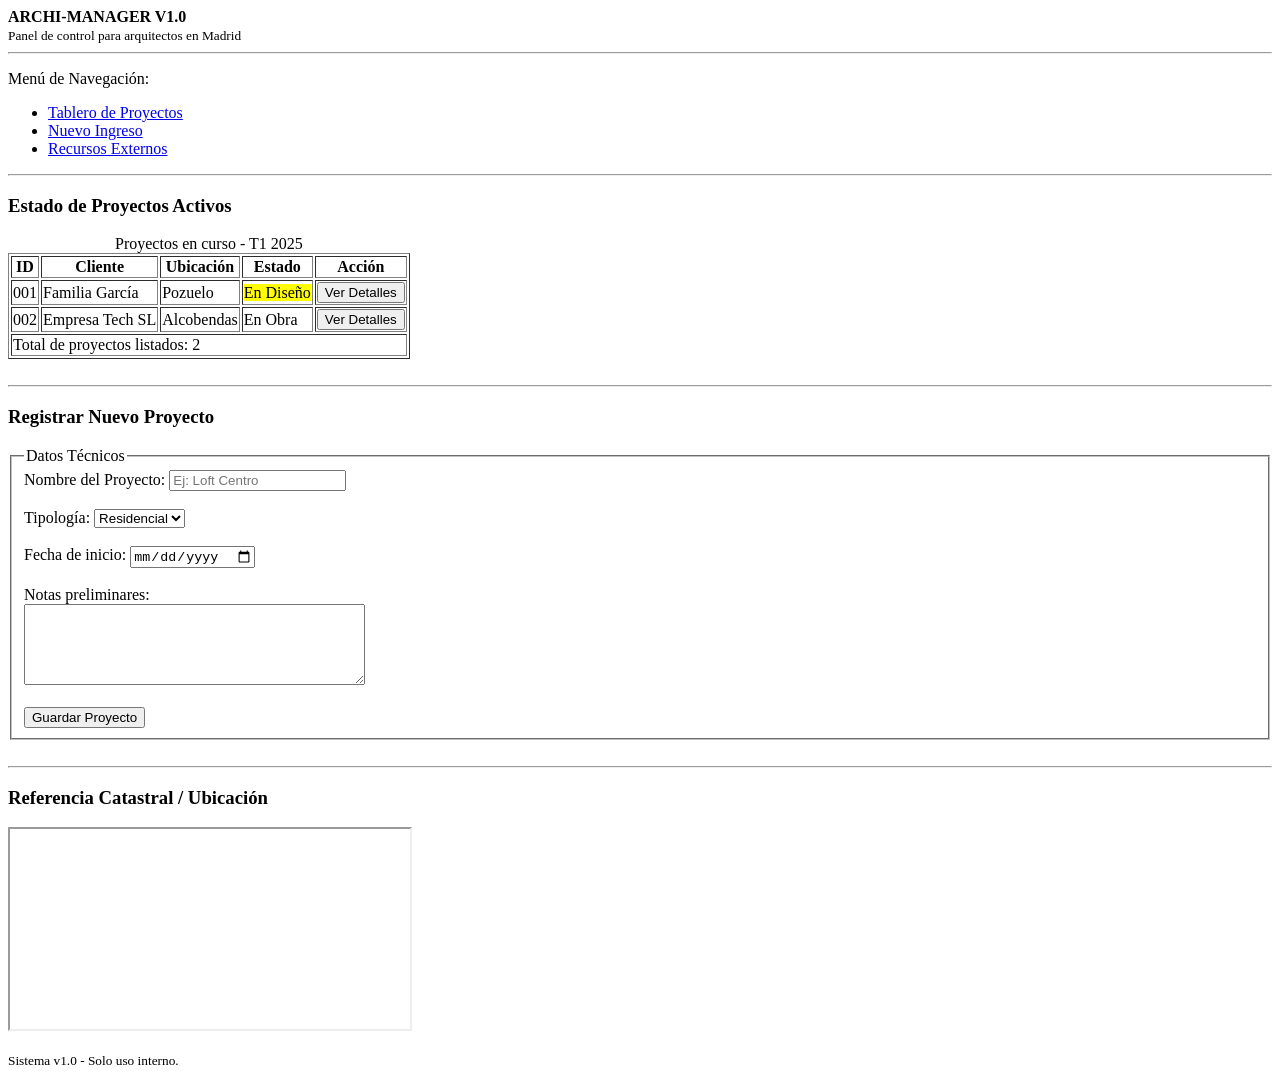
==== index.html @ 5ed5369d "Add files via upload" ====
﻿<!DOCTYPE html> <html lang="es"> <head>
    <meta charset="UTF-8"> <title>App Gestión Arquitectura</title> </head>
<body> <div id="encabezado"> <strong>ARCHI-MANAGER V1.0</strong> <br>
        <small>Panel de control para arquitectos en Madrid</small> <hr> </div>

    <div id="menu">
        <p>Menú de Navegación:</p>
        <ul> <li><a href="#tablero">Tablero de Proyectos</a></li> <li><a href="#nuevo">Nuevo Ingreso</a></li>
            <li><a href="#recursos">Recursos Externos</a></li>
        </ul>
        <hr>
    </div>

    <div id="tablero">
        <h3>Estado de Proyectos Activos</h3>
        
        <table border="1"> <caption>Proyectos en curso - T1 2025</caption> <thead> <tr>
                    <th>ID</th> <th>Cliente</th>
                    <th>Ubicación</th>
                    <th>Estado</th>
                    <th>Acción</th>
                </tr>
            </thead>
            <tbody> <tr>
                    <td>001</td> <td>Familia García</td>
                    <td>Pozuelo</td>
                    <td><mark>En Diseño</mark></td> <td><button>Ver Detalles</button></td> </tr>
                <tr>
                    <td>002</td>
                    <td>Empresa Tech SL</td>
                    <td>Alcobendas</td>
                    <td>En Obra</td>
                    <td><button>Ver Detalles</button></td>
                </tr>
            </tbody>
            <tfoot> <tr>
                    <td colspan="5">Total de proyectos listados: 2</td>
                </tr>
            </tfoot>
        </table>
    </div>

    <br>
    <hr>

    <div id="nuevo">
        <h3>Registrar Nuevo Proyecto</h3>
        
        <form> <fieldset> <legend>Datos Técnicos</legend> <label for="nombre_p">Nombre del Proyecto:</label> <input type="text" id="nombre_p" placeholder="Ej: Loft Centro"> <br><br>

                <label for="tipo">Tipología:</label>
                <select id="tipo"> <option>Residencial</option> <option>Comercial</option>
                    <option>Urbanismo</option>
                </select>
                <br><br>

                <label>Fecha de inicio:</label>
                <input type="date"> <br><br>

                <label>Notas preliminares:</label><br>
                <textarea rows="5" cols="40"></textarea> <br><br>

                <button type="button" onclick="alert('Proyecto guardado en la base de datos')">Guardar Proyecto</button> </fieldset>
        </form>
    </div>

    <br>
    <hr>

    <div id="recursos">
        <h3>Referencia Catastral / Ubicación</h3>
        <iframe 
            src="https://www.openstreetmap.org/export/embed.html?bbox=-3.75,40.38,-3.65,40.45&layer=mapnik" 
            width="400" 
            height="200">
        </iframe> <p>
            <small>Sistema v1.0 - Solo uso interno.</small> </p>
    </div>

</body>
</html>
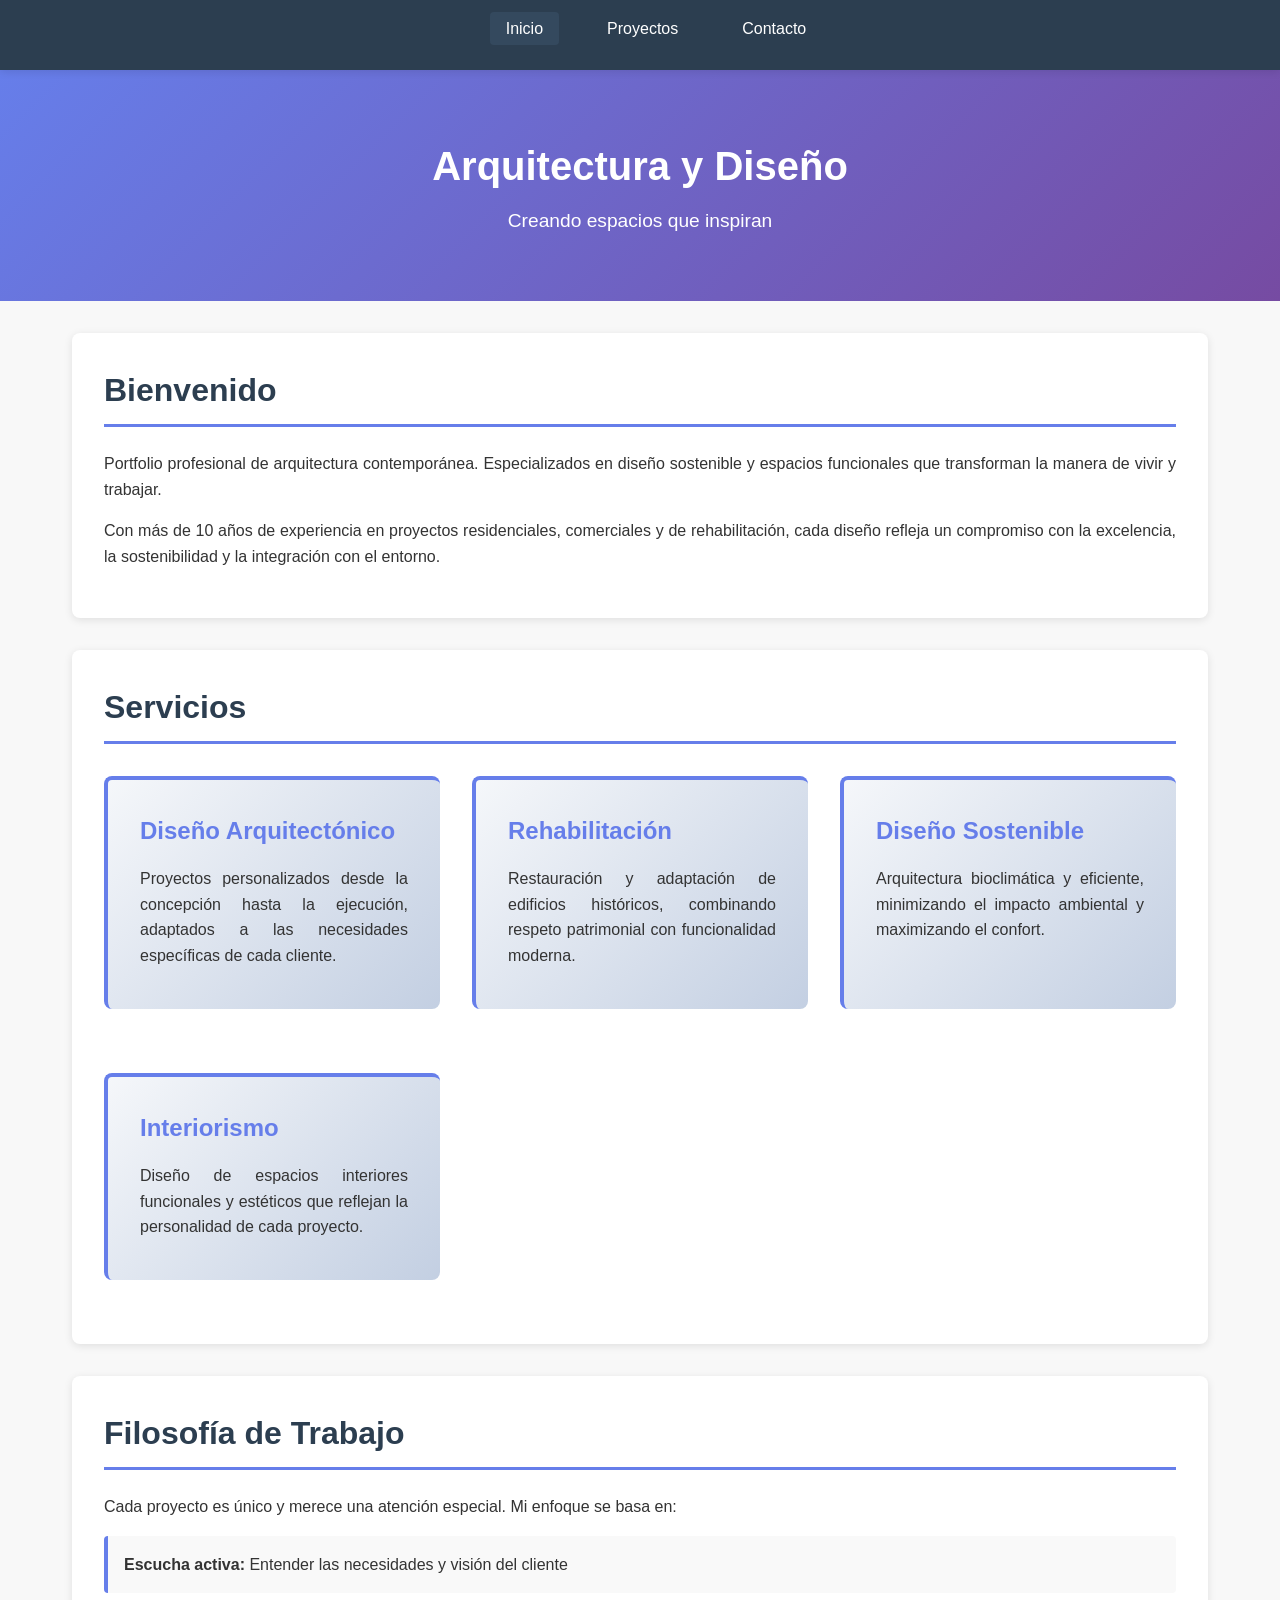
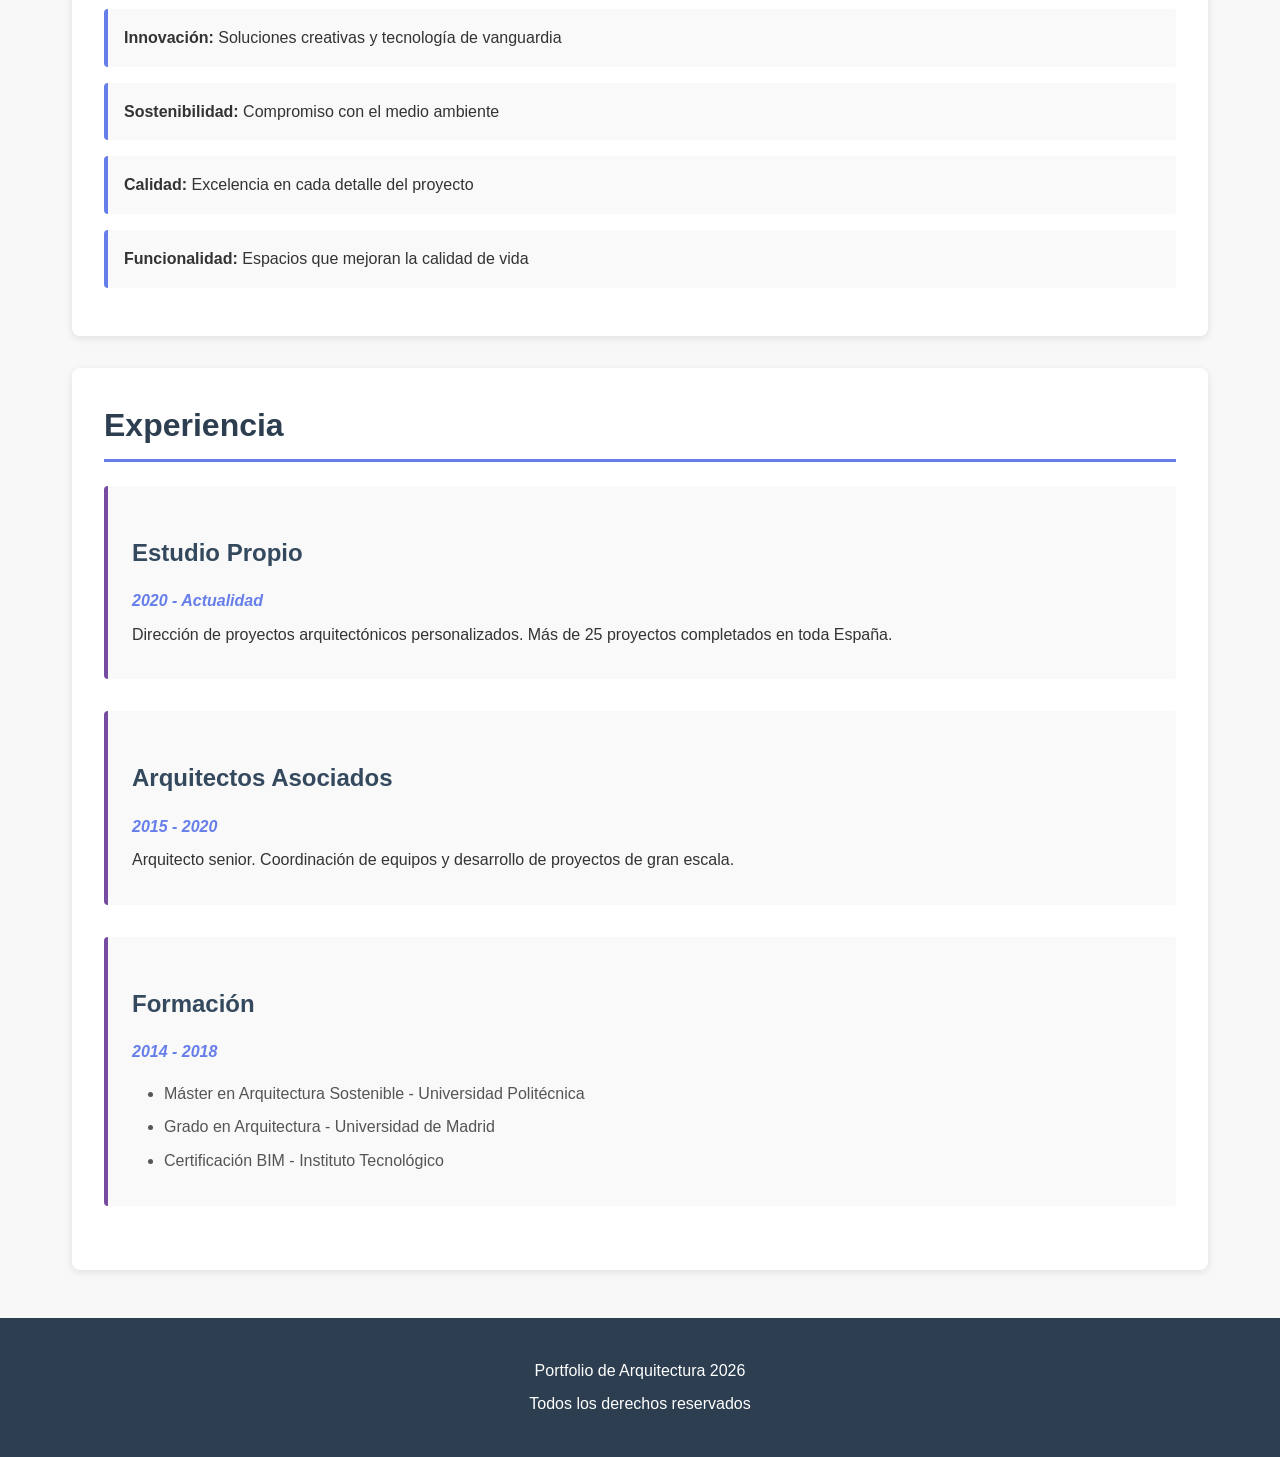
==== commit a9ddce70: "Add files via upload" ====
--- a/index.html
+++ b/index.html
@@ -1,81 +1,106 @@
-﻿<!DOCTYPE html> <html lang="es"> <head>
-    <meta charset="UTF-8"> <title>App Gestión Arquitectura</title> </head>
-<body> <div id="encabezado"> <strong>ARCHI-MANAGER V1.0</strong> <br>
-        <small>Panel de control para arquitectos en Madrid</small> <hr> </div>
-
-    <div id="menu">
-        <p>Menú de Navegación:</p>
-        <ul> <li><a href="#tablero">Tablero de Proyectos</a></li> <li><a href="#nuevo">Nuevo Ingreso</a></li>
-            <li><a href="#recursos">Recursos Externos</a></li>
-        </ul>
-        <hr>
-    </div>
-
-    <div id="tablero">
-        <h3>Estado de Proyectos Activos</h3>
-        
-        <table border="1"> <caption>Proyectos en curso - T1 2025</caption> <thead> <tr>
-                    <th>ID</th> <th>Cliente</th>
-                    <th>Ubicación</th>
-                    <th>Estado</th>
-                    <th>Acción</th>
-                </tr>
-            </thead>
-            <tbody> <tr>
-                    <td>001</td> <td>Familia García</td>
-                    <td>Pozuelo</td>
-                    <td><mark>En Diseño</mark></td> <td><button>Ver Detalles</button></td> </tr>
-                <tr>
-                    <td>002</td>
-                    <td>Empresa Tech SL</td>
-                    <td>Alcobendas</td>
-                    <td>En Obra</td>
-                    <td><button>Ver Detalles</button></td>
-                </tr>
-            </tbody>
-            <tfoot> <tr>
-                    <td colspan="5">Total de proyectos listados: 2</td>
-                </tr>
-            </tfoot>
-        </table>
-    </div>
-
-    <br>
-    <hr>
-
-    <div id="nuevo">
-        <h3>Registrar Nuevo Proyecto</h3>
-        
-        <form> <fieldset> <legend>Datos Técnicos</legend> <label for="nombre_p">Nombre del Proyecto:</label> <input type="text" id="nombre_p" placeholder="Ej: Loft Centro"> <br><br>
-
-                <label for="tipo">Tipología:</label>
-                <select id="tipo"> <option>Residencial</option> <option>Comercial</option>
-                    <option>Urbanismo</option>
-                </select>
-                <br><br>
-
-                <label>Fecha de inicio:</label>
-                <input type="date"> <br><br>
-
-                <label>Notas preliminares:</label><br>
-                <textarea rows="5" cols="40"></textarea> <br><br>
-
-                <button type="button" onclick="alert('Proyecto guardado en la base de datos')">Guardar Proyecto</button> </fieldset>
-        </form>
-    </div>
-
-    <br>
-    <hr>
-
-    <div id="recursos">
-        <h3>Referencia Catastral / Ubicación</h3>
-        <iframe 
-            src="https://www.openstreetmap.org/export/embed.html?bbox=-3.75,40.38,-3.65,40.45&layer=mapnik" 
-            width="400" 
-            height="200">
-        </iframe> <p>
-            <small>Sistema v1.0 - Solo uso interno.</small> </p>
-    </div>
-
-</body>
-</html>+<!DOCTYPE html>
+<html lang="es">
+<head>
+    <meta charset="UTF-8">
+    <meta name="viewport" content="width=device-width, initial-scale=1.0">
+    <title>Portfolio de Arquitectura</title>
+    <link rel="stylesheet" href="estilos.css">
+</head>
+<body>
+    <!-- Navegación -->
+    <nav>
+        <ul>
+            <li><a href="index.html">Inicio</a></li>
+            <li><a href="proyectos.html">Proyectos</a></li>
+            <li><a href="contacto.html">Contacto</a></li>
+        </ul>
+    </nav>
+
+    <!-- Encabezado principal -->
+    <header>
+        <h1>Arquitectura y Diseño</h1>
+        <p>Creando espacios que inspiran</p>
+    </header>
+
+    <!-- Contenido principal -->
+    <main>
+        <section>
+            <h2>Bienvenido</h2>
+            <p>Portfolio profesional de arquitectura contemporánea. Especializados en diseño sostenible y espacios funcionales que transforman la manera de vivir y trabajar.</p>
+            <p>Con más de 10 años de experiencia en proyectos residenciales, comerciales y de rehabilitación, cada diseño refleja un compromiso con la excelencia, la sostenibilidad y la integración con el entorno.</p>
+        </section>
+
+        <section>
+            <h2>Servicios</h2>
+            <div class="servicios-grid">
+                <article class="servicio-card">
+                    <h3>Diseño Arquitectónico</h3>
+                    <p>Proyectos personalizados desde la concepción hasta la ejecución, adaptados a las necesidades específicas de cada cliente.</p>
+                </article>
+
+                <article class="servicio-card">
+                    <h3>Rehabilitación</h3>
+                    <p>Restauración y adaptación de edificios históricos, combinando respeto patrimonial con funcionalidad moderna.</p>
+                </article>
+
+                <article class="servicio-card">
+                    <h3>Diseño Sostenible</h3>
+                    <p>Arquitectura bioclimática y eficiente, minimizando el impacto ambiental y maximizando el confort.</p>
+                </article>
+
+                <article class="servicio-card">
+                    <h3>Interiorismo</h3>
+                    <p>Diseño de espacios interiores funcionales y estéticos que reflejan la personalidad de cada proyecto.</p>
+                </article>
+            </div>
+        </section>
+
+        <section>
+            <h2>Filosofía de Trabajo</h2>
+            <p>Cada proyecto es único y merece una atención especial. Mi enfoque se basa en:</p>
+            <ul class="filosofia-lista">
+                <li><strong>Escucha activa:</strong> Entender las necesidades y visión del cliente</li>
+                <li><strong>Innovación:</strong> Soluciones creativas y tecnología de vanguardia</li>
+                <li><strong>Sostenibilidad:</strong> Compromiso con el medio ambiente</li>
+                <li><strong>Calidad:</strong> Excelencia en cada detalle del proyecto</li>
+                <li><strong>Funcionalidad:</strong> Espacios que mejoran la calidad de vida</li>
+            </ul>
+        </section>
+
+        <section>
+            <h2>Experiencia</h2>
+            <div class="experiencia-container">
+                <article>
+                    <h3>Estudio Propio</h3>
+                    <p class="periodo">2020 - Actualidad</p>
+                    <p>Dirección de proyectos arquitectónicos personalizados. Más de 25 proyectos completados en toda España.</p>
+                </article>
+
+                <article>
+                    <h3>Arquitectos Asociados</h3>
+                    <p class="periodo">2015 - 2020</p>
+                    <p>Arquitecto senior. Coordinación de equipos y desarrollo de proyectos de gran escala.</p>
+                </article>
+
+                <article>
+                    <h3>Formación</h3>
+                    <p class="periodo">2014 - 2018</p>
+                    <ul>
+                        <li>Máster en Arquitectura Sostenible - Universidad Politécnica</li>
+                        <li>Grado en Arquitectura - Universidad de Madrid</li>
+                        <li>Certificación BIM - Instituto Tecnológico</li>
+                    </ul>
+                </article>
+            </div>
+        </section>
+    </main>
+
+    <!-- Pie de página -->
+    <footer>
+        <p>Portfolio de Arquitectura 2026</p>
+        <p>Todos los derechos reservados</p>
+    </footer>
+
+    <script src="script.js"></script>
+</body>
+</html>
--- a/estilos.css
+++ b/estilos.css
@@ -0,0 +1,400 @@
+/* ===== ESTILOS GENERALES ===== */
+* {
+    margin: 0;
+    padding: 0;
+    box-sizing: border-box;
+}
+
+:root {
+    --color-primario: #667eea;
+    --color-secundario: #764ba2;
+    --color-texto: #333;
+    --color-fondo: #f8f8f8;
+    --color-blanco: #fff;
+    --color-oscuro: #2c3e50;
+}
+
+body {
+    font-family: 'Arial', sans-serif;
+    line-height: 1.6;
+    color: var(--color-texto);
+    background-color: var(--color-fondo);
+}
+
+/* ===== NAVEGACIÓN ===== */
+nav {
+    background-color: var(--color-oscuro);
+    padding: 1rem 0;
+    position: sticky;
+    top: 0;
+    z-index: 100;
+    box-shadow: 0 2px 8px rgba(0, 0, 0, 0.1);
+}
+
+nav ul {
+    list-style: none;
+    display: flex;
+    justify-content: center;
+    gap: 2rem;
+    flex-wrap: wrap;
+}
+
+nav a {
+    color: var(--color-blanco);
+    text-decoration: none;
+    font-weight: 500;
+    padding: 0.5rem 1rem;
+    transition: background-color 0.3s;
+    border-radius: 4px;
+}
+
+nav a:hover {
+    background-color: #34495e;
+}
+
+/* ===== ENCABEZADOS ===== */
+header {
+    background: linear-gradient(135deg, var(--color-primario) 0%, var(--color-secundario) 100%);
+    color: var(--color-blanco);
+    text-align: center;
+    padding: 4rem 2rem;
+}
+
+header h1 {
+    font-size: 2.5rem;
+    margin-bottom: 0.5rem;
+}
+
+header p {
+    font-size: 1.2rem;
+    font-weight: 300;
+}
+
+/* ===== CONTENIDO PRINCIPAL ===== */
+main {
+    max-width: 1200px;
+    margin: 2rem auto;
+    padding: 0 2rem;
+}
+
+section {
+    background-color: var(--color-blanco);
+    padding: 2rem;
+    margin-bottom: 2rem;
+    border-radius: 8px;
+    box-shadow: 0 2px 8px rgba(0, 0, 0, 0.1);
+}
+
+section h2 {
+    color: var(--color-oscuro);
+    font-size: 2rem;
+    margin-bottom: 1.5rem;
+    border-bottom: 3px solid var(--color-primario);
+    padding-bottom: 0.5rem;
+}
+
+section h3 {
+    color: #34495e;
+    font-size: 1.5rem;
+    margin-top: 1.5rem;
+    margin-bottom: 1rem;
+}
+
+section p {
+    margin-bottom: 1rem;
+    text-align: justify;
+}
+
+/* ===== PÁGINA INICIO - SERVICIOS ===== */
+.servicios-grid {
+    display: grid;
+    grid-template-columns: repeat(auto-fit, minmax(250px, 1fr));
+    gap: 2rem;
+    margin-top: 2rem;
+}
+
+.servicio-card {
+    background: linear-gradient(135deg, #f5f7fa 0%, #c3cfe2 100%);
+    padding: 2rem;
+    border-radius: 8px;
+    transition: transform 0.3s, box-shadow 0.3s;
+    border-top: 4px solid var(--color-primario);
+}
+
+.servicio-card:hover {
+    transform: translateY(-5px);
+    box-shadow: 0 8px 16px rgba(0, 0, 0, 0.15);
+}
+
+.servicio-card h3 {
+    color: var(--color-primario);
+    margin-top: 0;
+    margin-bottom: 1rem;
+}
+
+/* ===== PÁGINA INICIO - FILOSOFÍA ===== */
+.filosofia-lista {
+    list-style: none;
+    margin-left: 0;
+}
+
+.filosofia-lista li {
+    padding: 1rem;
+    margin-bottom: 1rem;
+    background-color: #f9f9f9;
+    border-left: 4px solid var(--color-primario);
+    border-radius: 4px;
+}
+
+/* ===== PÁGINA INICIO - EXPERIENCIA ===== */
+.experiencia-container article {
+    padding: 1.5rem;
+    margin-bottom: 2rem;
+    background-color: #f9f9f9;
+    border-left: 4px solid var(--color-secundario);
+    border-radius: 4px;
+}
+
+.periodo {
+    color: var(--color-primario);
+    font-weight: 600;
+    font-style: italic;
+    margin-bottom: 0.5rem;
+}
+
+/* ===== PÁGINA PROYECTOS - ARTÍCULOS ===== */
+article {
+    padding: 1.5rem;
+    margin-bottom: 2rem;
+    border-left: 4px solid var(--color-primario);
+    background-color: #f9f9f9;
+    transition: transform 0.3s;
+}
+
+article:hover {
+    transform: translateX(10px);
+}
+
+article h2 {
+    color: var(--color-primario);
+    margin-bottom: 1rem;
+    font-size: 1.8rem;
+    border: none;
+    padding: 0;
+}
+
+article p {
+    margin-bottom: 0.5rem;
+}
+
+article ul {
+    margin-left: 2rem;
+    margin-top: 1rem;
+}
+
+article li {
+    margin-bottom: 0.5rem;
+    color: #555;
+}
+
+/* ===== PÁGINA CONTACTO - FORMULARIO ===== */
+form {
+    display: flex;
+    flex-direction: column;
+    gap: 1.5rem;
+}
+
+.form-group {
+    display: flex;
+    flex-direction: column;
+}
+
+label {
+    font-weight: 600;
+    color: var(--color-oscuro);
+    margin-bottom: 0.5rem;
+}
+
+input,
+select,
+textarea {
+    width: 100%;
+    padding: 0.8rem;
+    border: 2px solid #ddd;
+    border-radius: 4px;
+    font-size: 1rem;
+    font-family: inherit;
+    transition: border-color 0.3s;
+}
+
+input:focus,
+select:focus,
+textarea:focus {
+    outline: none;
+    border-color: var(--color-primario);
+}
+
+button {
+    background-color: var(--color-primario);
+    color: var(--color-blanco);
+    padding: 1rem 2rem;
+    border: none;
+    border-radius: 4px;
+    font-size: 1rem;
+    font-weight: 600;
+    cursor: pointer;
+    transition: background-color 0.3s, transform 0.2s;
+}
+
+button:hover {
+    background-color: #5568d3;
+    transform: scale(1.02);
+}
+
+/* ===== PÁGINA CONTACTO - INFORMACIÓN ===== */
+.info-contacto-grid {
+    display: grid;
+    grid-template-columns: repeat(auto-fit, minmax(250px, 1fr));
+    gap: 2rem;
+    margin-top: 1.5rem;
+}
+
+.info-item {
+    padding: 1.5rem;
+    background: linear-gradient(135deg, #f5f7fa 0%, #c3cfe2 100%);
+    border-radius: 8px;
+    text-align: center;
+}
+
+.info-item h3 {
+    color: var(--color-primario);
+    margin-top: 0;
+    margin-bottom: 1rem;
+    font-size: 1.3rem;
+}
+
+.info-item p {
+    text-align: center;
+    margin: 0;
+}
+
+/* ===== PÁGINA CONTACTO - MAPA ===== */
+#mapa-container {
+    margin-top: 1.5rem;
+    border-radius: 8px;
+    overflow: hidden;
+    box-shadow: 0 4px 12px rgba(0, 0, 0, 0.15);
+}
+
+#mapa-container iframe {
+    display: block;
+    border-radius: 8px;
+}
+
+/* ===== PÁGINA CONTACTO - REDES SOCIALES ===== */
+.redes-sociales {
+    margin-top: 1rem;
+}
+
+.redes-sociales p {
+    padding: 1rem;
+    background-color: #f9f9f9;
+    margin-bottom: 1rem;
+    border-left: 4px solid var(--color-primario);
+    border-radius: 4px;
+    text-align: left;
+}
+
+/* ===== PIE DE PÁGINA ===== */
+footer {
+    background-color: var(--color-oscuro);
+    color: var(--color-blanco);
+    text-align: center;
+    padding: 2rem;
+    margin-top: 3rem;
+}
+
+footer p {
+    margin: 0.5rem 0;
+}
+
+/* ===== LISTAS GENERALES ===== */
+ul {
+    margin-left: 2rem;
+}
+
+li {
+    margin-bottom: 0.8rem;
+}
+
+/* ===== ANIMACIONES ===== */
+@keyframes fadeIn {
+    from {
+        opacity: 0;
+        transform: translateY(20px);
+    }
+    to {
+        opacity: 1;
+        transform: translateY(0);
+    }
+}
+
+.fade-in {
+    animation: fadeIn 0.6s ease-out;
+}
+
+/* ===== RESPONSIVIDAD ===== */
+@media (max-width: 768px) {
+    header h1 {
+        font-size: 2rem;
+    }
+
+    header p {
+        font-size: 1rem;
+    }
+
+    nav ul {
+        gap: 1rem;
+    }
+
+    section {
+        padding: 1.5rem;
+    }
+
+    section h2 {
+        font-size: 1.5rem;
+    }
+
+    main {
+        padding: 0 1rem;
+    }
+
+    .servicios-grid,
+    .info-contacto-grid {
+        grid-template-columns: 1fr;
+    }
+
+    #mapa-container iframe {
+        height: 300px;
+    }
+}
+
+@media (max-width: 480px) {
+    header {
+        padding: 3rem 1rem;
+    }
+
+    header h1 {
+        font-size: 1.5rem;
+    }
+
+    nav ul {
+        flex-direction: column;
+        gap: 0.5rem;
+    }
+
+    nav a {
+        display: block;
+        text-align: center;
+    }
+}
